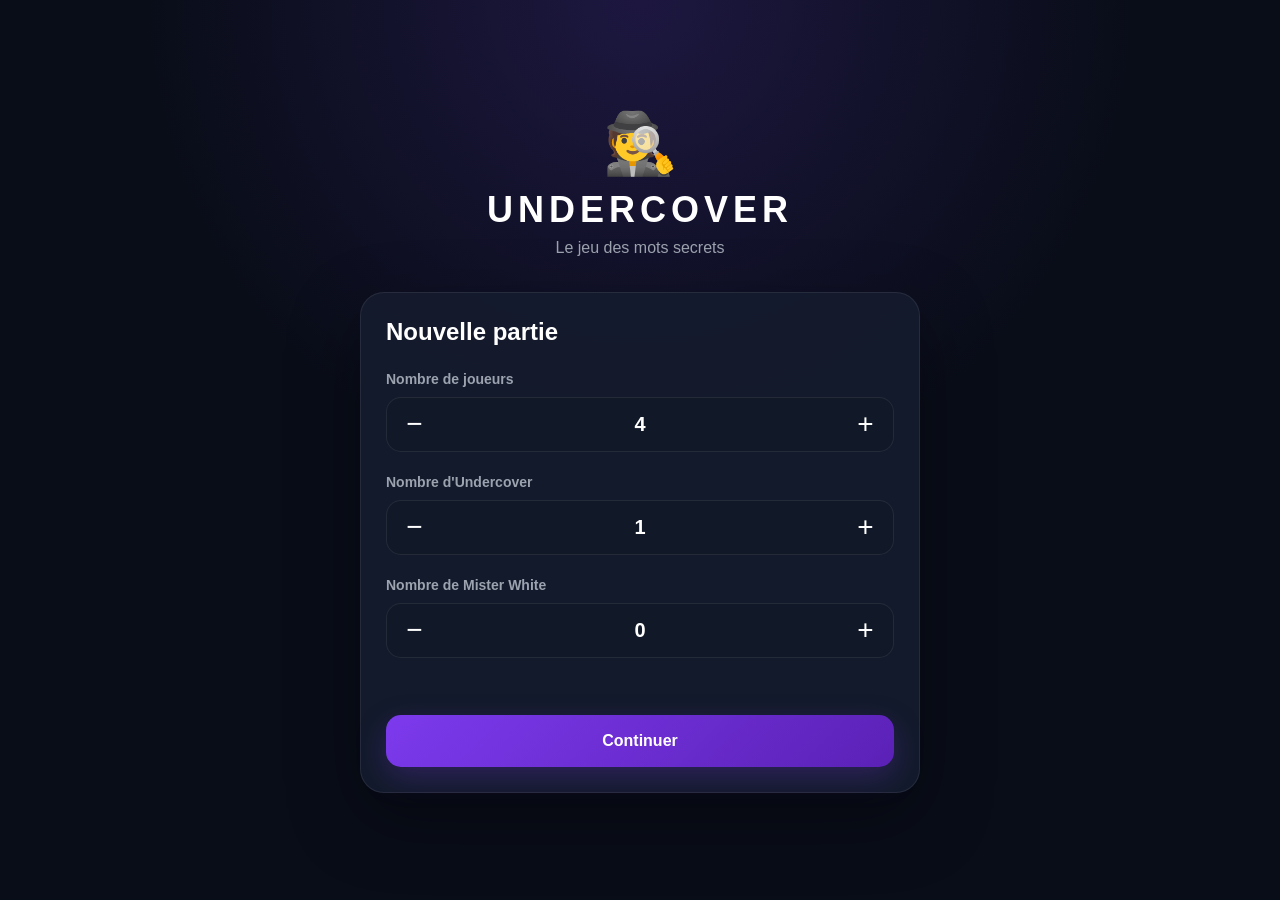
==== index.html @ 792a720c "Add files via upload" ====
<!DOCTYPE html>
<html lang="fr">

<head>

    <meta charset="UTF-8">

    <meta
        name="viewport"
        content="width=device-width, initial-scale=1.0"
    >

    <meta
        name="theme-color"
        content="#111827"
    >

    <title>Undercover</title>

    <link
        rel="stylesheet"
        href="style.css"
    >

</head>


<body>

<main class="app">


    <!-- ==================================================
         ÉCRAN D'ACCUEIL
    =================================================== -->

    <section
        id="homeScreen"
        class="screen active"
    >

        <div class="logo">

            <div class="logo-icon">
                🕵️
            </div>

            <h1>
                UNDERCOVER
            </h1>

            <p>
                Le jeu des mots secrets
            </p>

        </div>


        <div class="card">

            <h2>
                Nouvelle partie
            </h2>


            <!-- Nombre de joueurs -->

            <div class="form-group">

                <label>
                    Nombre de joueurs
                </label>

                <div class="number-control">

                    <button
                        type="button"
                        id="decreasePlayers"
                    >
                        −
                    </button>

                    <span id="playerCountDisplay">
                        4
                    </span>

                    <button
                        type="button"
                        id="increasePlayers"
                    >
                        +
                    </button>

                </div>

            </div>


            <!-- Nombre d'Undercover -->

            <div class="form-group">

                <label>
                    Nombre d'Undercover
                </label>

                <div class="number-control">

                    <button
                        type="button"
                        id="decreaseUndercover"
                    >
                        −
                    </button>

                    <span id="undercoverCountDisplay">
                        1
                    </span>

                    <button
                        type="button"
                        id="increaseUndercover"
                    >
                        +
                    </button>

                </div>

            </div>


            <!-- Nombre de Mister White -->

            <div class="form-group">

                <label>
                    Nombre de Mister White
                </label>

                <div class="number-control">

                    <button
                        type="button"
                        id="decreaseWhite"
                    >
                        −
                    </button>

                    <span id="whiteCountDisplay">
                        0
                    </span>

                    <button
                        type="button"
                        id="increaseWhite"
                    >
                        +
                    </button>

                </div>

            </div>


            <div
                id="configurationMessage"
                class="message"
            ></div>


            <button
                id="continueToNames"
                class="primary-button"
            >
                Continuer
            </button>

        </div>

    </section>



    <!-- ==================================================
         ÉCRAN DES NOMS
    =================================================== -->

    <section
        id="namesScreen"
        class="screen"
    >

        <div class="top-bar">

            <button
                id="backToHome"
                class="icon-button"
            >
                ←
            </button>

            <div>

                <h2>
                    Les joueurs
                </h2>

                <p>
                    Entrez le nom de chacun
                </p>

            </div>

        </div>


        <div
            id="playersInputs"
            class="players-inputs"
        ></div>


        <button
            id="startGame"
            class="primary-button"
        >
            🎮 Commencer la distribution
        </button>

    </section>



    <!-- ==================================================
         ÉCRAN DE DISTRIBUTION / JEU
    =================================================== -->

    <section
        id="distributionScreen"
        class="screen"
    >


        <!-- En-tête -->

        <div class="game-header">

            <div>

                <span class="small-label">
                    PARTIE EN COURS
                </span>

                <h2>
                    Undercover
                </h2>

            </div>


            <button
                id="newRound"
                class="small-button"
            >
                Nouvelle partie
            </button>

        </div>



        <!-- Indication du tour -->

        <div
            class="turn-box"
            id="turnBox"
        >

            <span
                class="turn-label"
                id="turnLabel"
            >
                DISTRIBUTION DES RÔLES
            </span>


            <strong
                id="currentTurnName"
            >
                Au tour du joueur 1
            </strong>

        </div>



        <!-- Instruction -->

        <p
            class="instruction"
            id="gameInstruction"
        >
            Le joueur indiqué doit cliquer sur son profil.
            Les autres joueurs ne doivent pas regarder.
        </p>



        <!-- ==================================================
             BOUTON : COMMENCER LA VRAIE PARTIE
        =================================================== -->

        <button
            id="startParticipation"
            class="primary-button"
            style="display: none;"
        >
            🎮 Commencer la partie
        </button>



        <!-- ==================================================
             BOUTON : REVOIR UN PROFIL
        =================================================== -->

        <button
            id="reviewProfileButton"
            class="secondary-button"
            style="display: none;"
        >
            🔎 Revoir un profil
        </button>



        <!-- ==================================================
             BOUTON : JOUEUR SUIVANT
        =================================================== -->

        <button
            id="nextTurn"
            class="primary-button"
            style="display: none;"
        >
            ▶ Joueur suivant
        </button>



        <!-- ==================================================
             PROFILS DES JOUEURS
        =================================================== -->

        <div
            id="playerCards"
            class="player-cards"
        ></div>

    </section>


    <!-- ==================================================
         MODALE : RÉVÉLER UN RÔLE
    =================================================== -->

    <div
        id="roleModal"
        class="modal hidden"
    >

        <div class="modal-content">

            <div
                id="roleIcon"
                class="role-icon"
            >
                👤
            </div>

            <span
                id="roleLabel"
                class="role-label"
            >
                TON RÔLE
            </span>

            <h2 id="roleTitle">
                Civil
            </h2>

            <p id="roleDescription">
                Voici ton mot secret.
            </p>

            <div
                id="secretWordContainer"
                class="secret-word"
            >
                <span>
                    Ton mot
                </span>

                <strong id="secretWord"></strong>
            </div>

            <button
                id="hideRole"
                class="primary-button"
            >
                OK, cacher mon rôle
            </button>

        </div>

    </div>


    <!-- ==================================================
         MODALE : REVOIR UN PROFIL
    =================================================== -->

    <div
        id="reviewModal"
        class="modal hidden"
    >

        <div class="modal-content">

            <h2>
                Revoir un profil
            </h2>

            <p id="reviewInstruction">
                Choisis le profil à consulter.
            </p>

            <div
                id="reviewPlayerList"
                class="review-player-list"
            ></div>

            <button
                id="closeReview"
                class="secondary-button"
            >
                Fermer
            </button>

        </div>

    </div>


    <!-- ==================================================
         MODALE : CHOISIR LE JOUEUR À ÉLIMINER
    =================================================== -->

    <div
        id="eliminationModal"
        class="modal hidden"
    >

        <div class="modal-content">

            <h2>
                Élimination
            </h2>

            <p>
                Choisissez le joueur qui doit être éliminé.
            </p>

            <div
                id="eliminationPlayerList"
                class="review-player-list"
            ></div>

            <button
                id="cancelElimination"
                class="secondary-button"
            >
                Annuler
            </button>

        </div>

    </div>


    <!-- ==================================================
         MODALE : RÔLE DU JOUEUR ÉLIMINÉ
    =================================================== -->

    <div
        id="eliminationRevealModal"
        class="modal hidden"
    >

        <div class="modal-content">

            <div
                id="eliminationRoleIcon"
                class="role-icon"
            >
                👤
            </div>

            <span class="role-label">
                JOUEUR ÉLIMINÉ
            </span>

            <h2 id="eliminationRoleTitle">
                Civil
            </h2>

            <p id="eliminationRoleDescription">
                Son rôle était...
            </p>

            <button
                id="closeEliminationReveal"
                class="primary-button"
            >
                Continuer
            </button>

        </div>

    </div>


    <!-- ==================================================
         MODALE : MISTER WHITE DEVINE LE MOT
    =================================================== -->

    <div
        id="whiteGuessModal"
        class="modal hidden"
    >

        <div class="modal-content">

            <div class="role-icon">
                🤍
            </div>

            <h2>
                Mister White
            </h2>

            <p>
                Tu as été éliminé.
                Quel est le mot des Civils ?
            </p>

            <input
                id="whiteGuessInput"
                type="text"
                placeholder="Écris le mot..."
                maxlength="50"
                autocomplete="off"
            >

            <button
                id="validateWhiteGuess"
                class="primary-button"
            >
                Valider
            </button>

        </div>

    </div>


    <!-- ==================================================
         MODALE : FIN DE PARTIE
    =================================================== -->

    <div
        id="gameOverModal"
        class="modal hidden"
    >

        <div class="modal-content">

            <div class="role-icon">
                🏆
            </div>

            <h2 id="gameOverTitle">
                Fin de partie
            </h2>

            <p id="gameOverDescription"></p>

            <button
                id="newRoundAfterGame"
                class="primary-button"
            >
                🔄 Nouvelle partie
            </button>

            <button
                id="backToMenuAfterGame"
                class="secondary-button"
            >
                ← Retour au menu
            </button>

        </div>

    </div>

</main>


<script src="script.js"></script>

</body>
</html>
---- style.css ----
/* =========================================
   RESET
========================================= */

* {
    box-sizing: border-box;
    margin: 0;
    padding: 0;
}

:root {
    --background: #090d18;
    --background-light: #111827;

    --card: #151c2e;
    --card-light: #1c263b;

    --primary: #7c3aed;
    --primary-light: #9f67ff;

    --text: #ffffff;
    --text-secondary: #9ca3af;

    --danger: #ef4444;
    --success: #22c55e;

    --border: rgba(255, 255, 255, 0.08);
}

html,
body {
    width: 100%;
    min-height: 100%;
}

body {
    font-family:
        Inter,
        -apple-system,
        BlinkMacSystemFont,
        "Segoe UI",
        Roboto,
        sans-serif;

    background:
        radial-gradient(
            circle at top,
            #1d1740 0%,
            var(--background) 45%
        );

    color: var(--text);

    min-height: 100vh;

    overflow-x: hidden;
}


/* =========================================
   APP
========================================= */

.app {
    width: 100%;
    max-width: 600px;
    margin: auto;
    min-height: 100vh;

    padding: 20px;
}


/* =========================================
   SCREENS
========================================= */

.screen {
    display: none;
    min-height: calc(100vh - 40px);
}

.screen.active {
    display: flex;
    flex-direction: column;
}


/* =========================================
   HOME
========================================= */

#homeScreen {
    justify-content: center;
}

.logo {
    text-align: center;
    margin-bottom: 35px;
}

.logo-icon {
    font-size: 60px;
    margin-bottom: 10px;
}

.logo h1 {
    font-size: 36px;
    letter-spacing: 5px;
    color: #ffffff;
}

.logo p {
    color: var(--text-secondary);
    margin-top: 8px;
}


/* =========================================
   CARD
========================================= */

.card {
    background: rgba(21, 28, 46, 0.92);

    border: 1px solid var(--border);

    border-radius: 24px;

    padding: 25px;

    box-shadow:
        0 25px 70px rgba(0, 0, 0, 0.35);
}

.card h2 {
    font-size: 24px;
    margin-bottom: 25px;
}


/* =========================================
   FORMS
========================================= */

.form-group {
    margin-bottom: 22px;
}

.form-group label {
    display: block;

    font-size: 14px;
    font-weight: 600;

    color: var(--text-secondary);

    margin-bottom: 10px;
}


/* =========================================
   NUMBER CONTROLS
========================================= */

.number-control {
    display: flex;
    align-items: center;
    justify-content: space-between;

    background: var(--background-light);

    border: 1px solid var(--border);

    border-radius: 15px;

    height: 55px;
}

.number-control button {
    width: 55px;
    height: 100%;

    border: none;

    background: transparent;

    color: white;

    font-size: 28px;

    cursor: pointer;

    transition: 0.2s;
}

.number-control button:hover {
    background: rgba(255, 255, 255, 0.05);
}

.number-control span {
    font-size: 20px;
    font-weight: 700;
}


/* =========================================
   BUTTONS
========================================= */

button {
    font-family: inherit;
}

.primary-button {
    width: 100%;

    border: none;
    border-radius: 15px;

    padding: 17px 20px;

    background:
        linear-gradient(
            135deg,
            var(--primary),
            #5b21b6
        );

    color: white;

    font-size: 16px;
    font-weight: 700;

    cursor: pointer;

    box-shadow:
        0 10px 30px rgba(124, 58, 237, 0.25);

    transition:
        transform 0.2s,
        box-shadow 0.2s;
}

.primary-button:hover {
    transform: translateY(-2px);

    box-shadow:
        0 15px 35px rgba(124, 58, 237, 0.4);
}

.primary-button:active {
    transform: scale(0.98);
}

.small-button {
    border: 1px solid var(--border);

    background: var(--card);

    color: var(--text-secondary);

    padding: 9px 13px;

    border-radius: 10px;

    font-size: 12px;

    cursor: pointer;
}

.icon-button {
    width: 45px;
    height: 45px;

    border: 1px solid var(--border);

    border-radius: 13px;

    background: var(--card);

    color: white;

    font-size: 22px;

    cursor: pointer;
}


/* =========================================
   MESSAGES
========================================= */

.message {
    min-height: 20px;

    margin-bottom: 15px;

    color: #fca5a5;

    font-size: 13px;

    text-align: center;
}


/* =========================================
   NAMES SCREEN
========================================= */

.top-bar {
    display: flex;
    align-items: center;
    gap: 15px;

    margin-bottom: 25px;
}

.top-bar h2 {
    font-size: 25px;
}

.top-bar p {
    color: var(--text-secondary);
    font-size: 13px;
    margin-top: 3px;
}

.players-inputs {
    display: flex;
    flex-direction: column;

    gap: 12px;

    margin-bottom: 20px;
}

.player-input {
    display: flex;
    align-items: center;

    gap: 12px;
}

.player-number {
    min-width: 38px;
    height: 38px;

    display: flex;
    align-items: center;
    justify-content: center;

    border-radius: 50%;

    background: var(--card);

    color: var(--text-secondary);

    font-size: 13px;
    font-weight: 700;
}

.player-input input {
    width: 100%;

    padding: 15px;

    border-radius: 13px;

    border: 1px solid var(--border);

    outline: none;

    background: var(--card);

    color: white;

    font-size: 16px;
}

.player-input input:focus {
    border-color: var(--primary);
}

.player-input input::placeholder {
    color: #6b7280;
}


/* =========================================
   GAME HEADER
========================================= */

.game-header {
    display: flex;
    align-items: center;
    justify-content: space-between;

    margin-bottom: 20px;
}

.small-label {
    color: var(--primary-light);

    font-size: 10px;
    font-weight: 800;

    letter-spacing: 2px;
}

.game-header h2 {
    font-size: 25px;
    margin-top: 5px;
}

.instruction {
    color: var(--text-secondary);

    font-size: 14px;
    line-height: 1.5;

    margin-bottom: 25px;
}


/* =========================================
   PLAYER CARDS
========================================= */

.player-cards {
    display: grid;

    grid-template-columns: repeat(2, 1fr);

    gap: 15px;
}

.player-card {
    position: relative;

    min-height: 145px;

    border-radius: 20px;

    border: 1px solid var(--border);

    background:
        linear-gradient(
            145deg,
            #1a2235,
            #101625
        );

    display: flex;

    flex-direction: column;

    align-items: center;
    justify-content: center;

    cursor: pointer;

    overflow: hidden;

    transition:
        transform 0.2s,
        border-color 0.2s;
}

.player-card:hover {
    transform: translateY(-3px);

    border-color: rgba(124, 58, 237, 0.6);
}

.player-card.revealed {
    opacity: 0.45;
}

.player-avatar {
    width: 60px;
    height: 60px;

    border-radius: 50%;

    display: flex;
    align-items: center;
    justify-content: center;

    background:
        linear-gradient(
            135deg,
            #7c3aed,
            #4c1d95
        );

    font-size: 25px;

    margin-bottom: 10px;
}

.player-name {
    font-weight: 700;
    font-size: 15px;

    max-width: 90%;

    white-space: nowrap;
    overflow: hidden;
    text-overflow: ellipsis;
}

.player-status {
    margin-top: 5px;

    color: var(--text-secondary);

    font-size: 11px;
}


/* =========================================
   MODAL
========================================= */

.modal {
    position: fixed;

    inset: 0;

    z-index: 100;

    display: flex;

    align-items: center;
    justify-content: center;

    padding: 20px;

    background:
        rgba(0, 0, 0, 0.8);

    backdrop-filter: blur(10px);
}

.modal.hidden {
    display: none;
}

.modal-content {
    width: 100%;
    max-width: 400px;

    background:
        linear-gradient(
            160deg,
            #1d263c,
            #111827
        );

    border: 1px solid var(--border);

    border-radius: 28px;

    padding: 35px 25px;

    text-align: center;

    animation: modalAppear 0.25s ease;
}

@keyframes modalAppear {
    from {
        opacity: 0;
        transform: scale(0.9);
    }

    to {
        opacity: 1;
        transform: scale(1);
    }
}

.role-icon {
    width: 80px;
    height: 80px;

    border-radius: 50%;

    margin: 0 auto 20px;

    display: flex;
    align-items: center;
    justify-content: center;

    background:
        linear-gradient(
            135deg,
            #7c3aed,
            #4c1d95
        );

    font-size: 38px;
}

.role-label {
    display: block;

    color: var(--text-secondary);

    font-size: 11px;

    letter-spacing: 2px;

    margin-bottom: 7px;
}

#roleTitle {
    font-size: 32px;

    margin-bottom: 10px;
}

#roleDescription {
    color: var(--text-secondary);

    font-size: 14px;

    line-height: 1.5;

    margin-bottom: 20px;
}

.secret-word {
    background: rgba(124, 58, 237, 0.12);

    border: 1px solid rgba(124, 58, 237, 0.3);

    border-radius: 17px;

    padding: 18px;

    margin-bottom: 25px;
}

.secret-word span {
    display: block;

    color: var(--text-secondary);

    font-size: 11px;

    margin-bottom: 6px;
}

.secret-word strong {
    font-size: 25px;

    color: white;
}


/* =========================================
   READY SCREEN
========================================= */

#readyScreen {
    align-items: center;
    justify-content: center;

    text-align: center;
}

.ready-icon {
    font-size: 70px;

    margin-bottom: 20px;
}

#readyScreen h1 {
    font-size: 30px;

    margin-bottom: 12px;
}

#readyScreen > p {
    color: var(--text-secondary);

    line-height: 1.6;

    margin-bottom: 30px;
}

.summary-card {
    width: 100%;

    display: grid;

    grid-template-columns: repeat(3, 1fr);

    background: var(--card);

    border: 1px solid var(--border);

    border-radius: 20px;

    padding: 20px;

    margin-bottom: 25px;
}

.summary-card div {
    display: flex;

    flex-direction: column;

    gap: 6px;
}

.summary-card span {
    color: var(--text-secondary);

    font-size: 11px;
}

.summary-card strong {
    font-size: 22px;
}


/* =========================================
   RESPONSIVE
========================================= */

@media (max-width: 420px) {

    .app {
        padding: 15px;
    }

    .logo h1 {
        font-size: 30px;
    }

    .player-cards {
        gap: 10px;
    }

    .player-card {
        min-height: 130px;
    }

    .game-header h2 {
        font-size: 22px;
    }

    .small-button {
        font-size: 10px;
    }
}


/* =========================================
   SCROLLBAR
========================================= */

::-webkit-scrollbar {
    width: 6px;
}

::-webkit-scrollbar-track {
    background: transparent;
}

::-webkit-scrollbar-thumb {
    background: #374151;

    border-radius: 10px;
}

.ready-buttons {
    width: 100%;
    display: flex;
    flex-direction: column;
    gap: 12px;
}

.secondary-button {
    width: 100%;

    border: 1px solid var(--border);
    border-radius: 15px;

    padding: 17px 20px;

    background: var(--card);
    color: white;

    font-size: 16px;
    font-weight: 700;

    cursor: pointer;

    transition: 0.2s;
}

.secondary-button:hover {
    background: var(--card-light);
    transform: translateY(-2px);
}

.turn-box {
    text-align: center;

    background:
        rgba(124, 58, 237, 0.12);

    border:
        1px solid rgba(124, 58, 237, 0.35);

    border-radius: 18px;

    padding: 18px;

    margin-bottom: 20px;
}

.turn-label {
    display: block;

    font-size: 10px;

    letter-spacing: 2px;

    color: var(--text-secondary);

    margin-bottom: 5px;
}

.turn-box strong {
    display: block;

    font-size: 24px;

    color: white;
}

.review-player-list {
    display: flex;

    flex-direction: column;

    gap: 10px;

    margin: 20px 0;
}

.review-player-button {
    width: 100%;

    display: flex;

    align-items: center;

    gap: 15px;

    padding: 12px;

    border: 1px solid var(--border);

    border-radius: 14px;

    background: var(--card);

    color: white;

    font-size: 16px;

    font-weight: 600;

    text-align: left;

    cursor: pointer;

    transition: 0.2s;
}

.review-player-button:hover {
    background: var(--card-light);

    border-color: var(--primary);

    transform: translateY(-2px);
}

.review-avatar {
    width: 42px;
    height: 42px;

    display: flex;

    align-items: center;
    justify-content: center;

    border-radius: 50%;

    background:
        linear-gradient(
            135deg,
            var(--primary),
            #4c1d95
        );

    flex-shrink: 0;

    font-weight: 800;
}

.player-card.eliminated {
    opacity: 0.45;

    border-color: rgba(239, 68, 68, 0.5);

    filter: grayscale(0.4);
}

.player-card.eliminated .player-avatar {
    background: #7f1d1d;
}

.player-card.eliminated .player-name {
    color: #ef4444;
    text-decoration: line-through;
}

.player-card.eliminated .player-status {
    color: #ef4444;
    font-weight: 700;
}

#whiteGuessInput {
    width: 100%;

    padding: 15px;

    margin: 20px 0;

    border-radius: 14px;

    border: 1px solid var(--border);

    outline: none;

    background: var(--background-light);

    color: white;

    font-size: 16px;
}

#whiteGuessInput:focus {
    border-color: var(--primary);
}

/* =========================================================
   📱 IPHONE 13 — 390 × 844
========================================================= */

@media (max-width: 390px) {

    .app {
        padding: 14px;
    }

    .screen {
        min-height: calc(100vh - 28px);
    }

    .logo {
        margin-bottom: 25px;
    }

    .logo-icon {
        font-size: 50px;
        margin-bottom: 7px;
    }

    .logo h1 {
        font-size: 28px;
        letter-spacing: 4px;
    }

    .logo p {
        font-size: 13px;
    }

    .card {
        padding: 20px;
        border-radius: 20px;
    }

    .card h2 {
        font-size: 21px;
        margin-bottom: 20px;
    }

    .form-group {
        margin-bottom: 18px;
    }

    .form-group label {
        font-size: 13px;
        margin-bottom: 8px;
    }

    .number-control {
        height: 50px;
        border-radius: 13px;
    }

    .number-control button {
        width: 50px;
        font-size: 25px;
    }

    .number-control span {
        font-size: 18px;
    }

    .primary-button,
    .secondary-button {
        padding: 15px 18px;
        font-size: 15px;
        border-radius: 13px;
    }

    .top-bar {
        gap: 11px;
        margin-bottom: 20px;
    }

    .top-bar h2 {
        font-size: 22px;
    }

    .top-bar p {
        font-size: 12px;
    }

    .icon-button {
        width: 42px;
        height: 42px;
        font-size: 20px;
    }

    .player-cards {
        gap: 9px;
    }

    .player-card {
        min-height: 125px;
        border-radius: 17px;
    }

    .player-avatar {
        width: 52px;
        height: 52px;
        font-size: 22px;
        margin-bottom: 8px;
    }

    .player-name {
        font-size: 14px;
    }

    .player-status {
        font-size: 10px;
    }

    .game-header {
        margin-bottom: 15px;
    }

    .game-header h2 {
        font-size: 21px;
    }

    .instruction {
        font-size: 13px;
        margin-bottom: 20px;
    }

    .small-button {
        padding: 8px 10px;
        font-size: 10px;
    }

    .modal {
        padding: 14px;
    }

    .modal-content {
        padding: 28px 20px;
        border-radius: 24px;
    }

    .role-icon {
        width: 70px;
        height: 70px;
        font-size: 33px;
    }

    #roleTitle {
        font-size: 28px;
    }

    #roleDescription {
        font-size: 13px;
    }

    .secret-word {
        padding: 15px;
        margin-bottom: 20px;
    }

    .secret-word strong {
        font-size: 22px;
    }

    .ready-icon {
        font-size: 58px;
    }

    #readyScreen h1 {
        font-size: 26px;
    }

    #readyScreen > p {
        font-size: 13px;
        margin-bottom: 22px;
    }

    .summary-card {
        padding: 15px 10px;
        border-radius: 17px;
        margin-bottom: 20px;
    }

    .summary-card span {
        font-size: 10px;
    }

    .summary-card strong {
        font-size: 19px;
    }

    .turn-box {
        padding: 15px;
        margin-bottom: 16px;
    }

    .turn-box strong {
        font-size: 21px;
    }

    .review-player-button {
        padding: 10px;
        gap: 12px;
        font-size: 14px;
    }

    .review-avatar {
        width: 38px;
        height: 38px;
    }

    #whiteGuessInput {
        padding: 13px;
        font-size: 15px;
    }
}


/* =========================================================
   📱 IPHONE 16 — 393 × 852
========================================================= */

@media (min-width: 391px) and (max-width: 399px) {

    .app {
        padding: 15px;
    }

    .screen {
        min-height: calc(100vh - 30px);
    }

    .logo {
        margin-bottom: 28px;
    }

    .logo-icon {
        font-size: 54px;
    }

    .logo h1 {
        font-size: 30px;
        letter-spacing: 4px;
    }

    .logo p {
        font-size: 13px;
    }

    .card {
        padding: 22px;
        border-radius: 22px;
    }

    .card h2 {
        font-size: 22px;
        margin-bottom: 22px;
    }

    .form-group {
        margin-bottom: 20px;
    }

    .form-group label {
        font-size: 13px;
    }

    .number-control {
        height: 52px;
        border-radius: 14px;
    }

    .number-control button {
        width: 52px;
        font-size: 26px;
    }

    .number-control span {
        font-size: 19px;
    }

    .primary-button,
    .secondary-button {
        padding: 16px 19px;
        font-size: 15.5px;
        border-radius: 14px;
    }

    .top-bar {
        gap: 13px;
        margin-bottom: 22px;
    }

    .top-bar h2 {
        font-size: 23px;
    }

    .top-bar p {
        font-size: 12.5px;
    }

    .icon-button {
        width: 43px;
        height: 43px;
        font-size: 21px;
    }

    .player-cards {
        gap: 10px;
    }

    .player-card {
        min-height: 130px;
        border-radius: 18px;
    }

    .player-avatar {
        width: 55px;
        height: 55px;
        font-size: 23px;
        margin-bottom: 9px;
    }

    .player-name {
        font-size: 14.5px;
    }

    .player-status {
        font-size: 10.5px;
    }

    .game-header {
        margin-bottom: 18px;
    }

    .game-header h2 {
        font-size: 22px;
    }

    .instruction {
        font-size: 13.5px;
        margin-bottom: 22px;
    }

    .small-button {
        padding: 8px 11px;
        font-size: 11px;
    }

    .modal {
        padding: 16px;
    }

    .modal-content {
        padding: 30px 22px;
        border-radius: 26px;
    }

    .role-icon {
        width: 75px;
        height: 75px;
        font-size: 35px;
    }

    #roleTitle {
        font-size: 30px;
    }

    #roleDescription {
        font-size: 13.5px;
    }

    .secret-word {
        padding: 16px;
        margin-bottom: 22px;
    }

    .secret-word strong {
        font-size: 23px;
    }

    .ready-icon {
        font-size: 62px;
    }

    #readyScreen h1 {
        font-size: 28px;
    }

    #readyScreen > p {
        font-size: 13.5px;
    }

    .summary-card {
        padding: 17px 12px;
        border-radius: 18px;
    }

    .summary-card span {
        font-size: 10.5px;
    }

    .summary-card strong {
        font-size: 20px;
    }

    .turn-box {
        padding: 16px;
    }

    .turn-box strong {
        font-size: 22px;
    }

    .review-player-button {
        padding: 11px;
        gap: 13px;
        font-size: 15px;
    }

    .review-avatar {
        width: 40px;
        height: 40px;
    }

    #whiteGuessInput {
        padding: 14px;
        font-size: 15.5px;
    }
}


/* =========================================================
   📱 IPHONE 17 — 402 × 874
========================================================= */

@media (min-width: 400px) and (max-width: 430px) {

    .app {
        padding: 16px;
    }

    .screen {
        min-height: calc(100vh - 32px);
    }

    .logo {
        margin-bottom: 30px;
    }

    .logo-icon {
        font-size: 56px;
    }

    .logo h1 {
        font-size: 32px;
        letter-spacing: 4.5px;
    }

    .logo p {
        font-size: 14px;
    }

    .card {
        padding: 23px;
        border-radius: 23px;
    }

    .card h2 {
        font-size: 23px;
        margin-bottom: 23px;
    }

    .form-group {
        margin-bottom: 21px;
    }

    .form-group label {
        font-size: 14px;
    }

    .number-control {
        height: 54px;
        border-radius: 15px;
    }

    .number-control button {
        width: 54px;
        font-size: 27px;
    }

    .number-control span {
        font-size: 20px;
    }

    .primary-button,
    .secondary-button {
        padding: 17px 20px;
        font-size: 16px;
        border-radius: 15px;
    }

    .top-bar {
        gap: 14px;
        margin-bottom: 24px;
    }

    .top-bar h2 {
        font-size: 24px;
    }

    .top-bar p {
        font-size: 13px;
    }

    .icon-button {
        width: 44px;
        height: 44px;
        font-size: 22px;
    }

    .player-cards {
        gap: 11px;
    }

    .player-card {
        min-height: 135px;
        border-radius: 19px;
    }

    .player-avatar {
        width: 57px;
        height: 57px;
        font-size: 24px;
        margin-bottom: 9px;
    }

    .player-name {
        font-size: 15px;
    }

    .player-status {
        font-size: 11px;
    }

    .game-header {
        margin-bottom: 19px;
    }

    .game-header h2 {
        font-size: 23px;
    }

    .instruction {
        font-size: 14px;
        margin-bottom: 24px;
    }

    .small-button {
        padding: 9px 12px;
        font-size: 11px;
    }

    .modal {
        padding: 18px;
    }

    .modal-content {
        padding: 32px 24px;
        border-radius: 27px;
    }

    .role-icon {
        width: 78px;
        height: 78px;
        font-size: 37px;
    }

    #roleTitle {
        font-size: 31px;
    }

    #roleDescription {
        font-size: 14px;
    }

    .secret-word {
        padding: 17px;
        margin-bottom: 23px;
    }

    .secret-word strong {
        font-size: 24px;
    }

    .ready-icon {
        font-size: 66px;
    }

    #readyScreen h1 {
        font-size: 29px;
    }

    #readyScreen > p {
        font-size: 14px;
    }

    .summary-card {
        padding: 18px 14px;
        border-radius: 19px;
    }

    .summary-card span {
        font-size: 11px;
    }

    .summary-card strong {
        font-size: 21px;
    }

    .turn-box {
        padding: 17px;
    }

    .turn-box strong {
        font-size: 23px;
    }

    .review-player-button {
        padding: 12px;
        gap: 14px;
        font-size: 16px;
    }

    .review-avatar {
        width: 41px;
        height: 41px;
    }

    #whiteGuessInput {
        padding: 15px;
        font-size: 16px;
    }
}
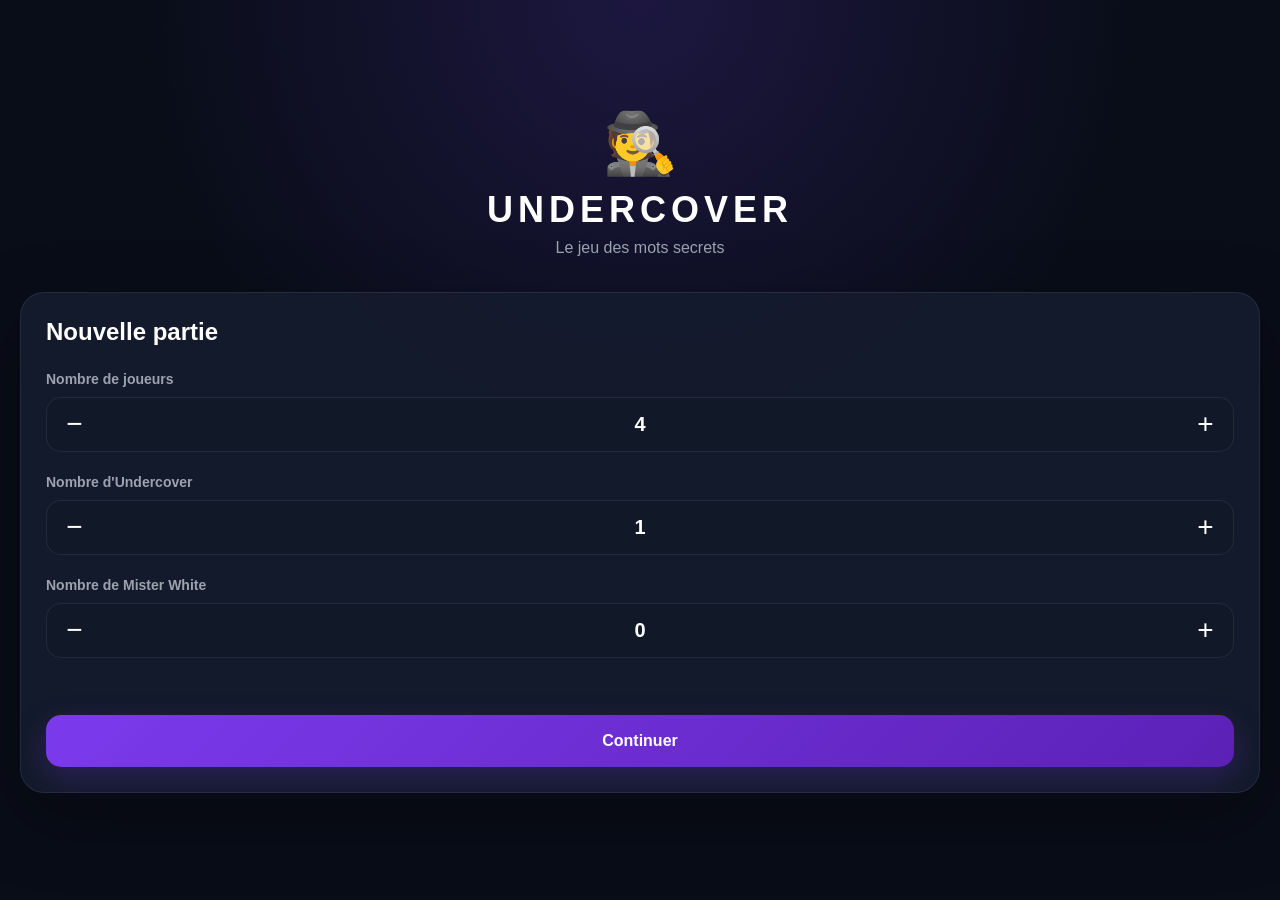
==== commit b1b90def: "Add files via upload" ====
--- a/index.html
+++ b/index.html
@@ -6,10 +6,9 @@
     <meta charset="UTF-8">
 
     <meta
-        name="viewport"
-        content="width=device-width, initial-scale=1.0"
-    >
-
+    name="viewport"
+    content="width=device-width, initial-scale=1.0, viewport-fit=cover"
+>
     <meta
         name="theme-color"
         content="#111827"
--- a/style.css
+++ b/style.css
@@ -27,13 +27,24 @@
     --border: rgba(255, 255, 255, 0.08);
 }
 
-html,
+
+/* =========================================
+   HTML / BODY
+   Compatible iPhone / Safari
+========================================= */
+
+html {
+    width: 100%;
+    min-height: 100%;
+    background: var(--background);
+}
+
 body {
     width: 100%;
-    min-height: 100%;
-}
-
-body {
+    min-height: 100vh;
+    min-height: 100svh;
+    min-height: 100dvh;
+
     font-family:
         Inter,
         -apple-system,
@@ -42,6 +53,34 @@
         Roboto,
         sans-serif;
 
+    color: var(--text);
+
+    overflow-x: hidden;
+
+    background: transparent;
+}
+
+
+/* =========================================
+   FULL PAGE BACKGROUND
+   Fix iPhone Safari viewport
+========================================= */
+
+body::before {
+    content: "";
+
+    position: fixed;
+
+    top: 0;
+    left: 0;
+    right: 0;
+    bottom: 0;
+
+    width: 100%;
+    height: 100%;
+
+    z-index: -1;
+
     background:
         radial-gradient(
             circle at top,
@@ -49,11 +88,7 @@
             var(--background) 45%
         );
 
-    color: var(--text);
-
-    min-height: 100vh;
-
-    overflow-x: hidden;
+    background-color: var(--background);
 }
 
 
@@ -64,10 +99,17 @@
 .app {
     width: 100%;
     max-width: 600px;
-    margin: auto;
+
+    margin: 0 auto;
+
     min-height: 100vh;
-
-    padding: 20px;
+    min-height: 100svh;
+    min-height: 100dvh;
+
+    padding-top: max(20px, env(safe-area-inset-top));
+    padding-right: max(20px, env(safe-area-inset-right));
+    padding-bottom: max(20px, env(safe-area-inset-bottom));
+    padding-left: max(20px, env(safe-area-inset-left));
 }
 
 
@@ -77,7 +119,10 @@
 
 .screen {
     display: none;
+
     min-height: calc(100vh - 40px);
+    min-height: calc(100svh - 40px);
+    min-height: calc(100dvh - 40px);
 }
 
 .screen.active {
@@ -535,12 +580,17 @@
     align-items: center;
     justify-content: center;
 
-    padding: 20px;
+    padding:
+        max(20px, env(safe-area-inset-top))
+        max(20px, env(safe-area-inset-right))
+        max(20px, env(safe-area-inset-bottom))
+        max(20px, env(safe-area-inset-left));
 
     background:
         rgba(0, 0, 0, 0.8);
 
     backdrop-filter: blur(10px);
+    -webkit-backdrop-filter: blur(10px);
 }
 
 .modal.hidden {
@@ -550,6 +600,10 @@
 .modal-content {
     width: 100%;
     max-width: 400px;
+
+    max-height: calc(100dvh - 40px);
+
+    overflow-y: auto;
 
     background:
         linear-gradient(
@@ -735,11 +789,37 @@
 @media (max-width: 420px) {
 
     .app {
-        padding: 15px;
+        padding-top: max(15px, env(safe-area-inset-top));
+        padding-right: max(15px, env(safe-area-inset-right));
+        padding-bottom: max(15px, env(safe-area-inset-bottom));
+        padding-left: max(15px, env(safe-area-inset-left));
+    }
+
+    .logo {
+        margin-bottom: 25px;
+    }
+
+    .logo-icon {
+        font-size: 50px;
     }
 
     .logo h1 {
         font-size: 30px;
+        letter-spacing: 4px;
+    }
+
+    .logo p {
+        font-size: 13px;
+    }
+
+    .card {
+        padding: 20px;
+        border-radius: 20px;
+    }
+
+    .card h2 {
+        font-size: 22px;
+        margin-bottom: 20px;
     }
 
     .player-cards {
@@ -748,6 +828,17 @@
 
     .player-card {
         min-height: 130px;
+        border-radius: 17px;
+    }
+
+    .player-avatar {
+        width: 52px;
+        height: 52px;
+        font-size: 22px;
+    }
+
+    .player-name {
+        font-size: 14px;
     }
 
     .game-header h2 {
@@ -757,6 +848,109 @@
     .small-button {
         font-size: 10px;
     }
+
+    .top-bar h2 {
+        font-size: 22px;
+    }
+
+    .summary-card {
+        padding: 15px 10px;
+    }
+
+    .summary-card strong {
+        font-size: 19px;
+    }
+
+    .summary-card span {
+        font-size: 10px;
+    }
+
+    .ready-icon {
+        font-size: 55px;
+    }
+
+    #readyScreen h1 {
+        font-size: 26px;
+    }
+}
+
+
+/* =========================================
+   VERY SMALL IPHONES
+========================================= */
+
+@media (max-width: 375px) {
+
+    .app {
+        padding-top: max(12px, env(safe-area-inset-top));
+        padding-right: max(12px, env(safe-area-inset-right));
+        padding-bottom: max(12px, env(safe-area-inset-bottom));
+        padding-left: max(12px, env(safe-area-inset-left));
+    }
+
+    .logo {
+        margin-bottom: 20px;
+    }
+
+    .logo-icon {
+        font-size: 42px;
+    }
+
+    .logo h1 {
+        font-size: 27px;
+    }
+
+    .card {
+        padding: 17px;
+    }
+
+    .player-card {
+        min-height: 120px;
+    }
+
+    .player-avatar {
+        width: 48px;
+        height: 48px;
+        font-size: 20px;
+    }
+}
+
+
+/* =========================================
+   LANDSCAPE IPHONE
+========================================= */
+
+@media (max-height: 500px) and (orientation: landscape) {
+
+    .app {
+        padding-top: max(10px, env(safe-area-inset-top));
+        padding-bottom: max(10px, env(safe-area-inset-bottom));
+    }
+
+    .screen {
+        min-height: auto;
+    }
+
+    #homeScreen {
+        justify-content: flex-start;
+    }
+
+    .logo {
+        margin-bottom: 15px;
+    }
+
+    .logo-icon {
+        font-size: 35px;
+        margin-bottom: 5px;
+    }
+
+    .logo h1 {
+        font-size: 25px;
+    }
+
+    .card {
+        padding: 15px;
+    }
 }
 
 
@@ -778,10 +972,18 @@
     border-radius: 10px;
 }
 
+
+/* =========================================
+   READY BUTTONS
+========================================= */
+
 .ready-buttons {
     width: 100%;
-    display: flex;
+
+    display: flex;
+
     flex-direction: column;
+
     gap: 12px;
 }
 
@@ -806,8 +1008,14 @@
 
 .secondary-button:hover {
     background: var(--card-light);
+
     transform: translateY(-2px);
 }
+
+
+/* =========================================
+   TURN BOX
+========================================= */
 
 .turn-box {
     text-align: center;
@@ -844,6 +1052,11 @@
 
     color: white;
 }
+
+
+/* =========================================
+   REVIEW PLAYER LIST
+========================================= */
 
 .review-player-list {
     display: flex;
@@ -916,6 +1129,11 @@
     font-weight: 800;
 }
 
+
+/* =========================================
+   ELIMINATED PLAYER
+========================================= */
+
 .player-card.eliminated {
     opacity: 0.45;
 
@@ -930,13 +1148,20 @@
 
 .player-card.eliminated .player-name {
     color: #ef4444;
+
     text-decoration: line-through;
 }
 
 .player-card.eliminated .player-status {
     color: #ef4444;
+
     font-weight: 700;
 }
+
+
+/* =========================================
+   WHITE GUESS INPUT
+========================================= */
 
 #whiteGuessInput {
     width: 100%;
@@ -962,648 +1187,56 @@
     border-color: var(--primary);
 }
 
-/* =========================================================
-   📱 IPHONE 13 — 390 × 844
-========================================================= */
-
-@media (max-width: 390px) {
-
-    .app {
-        padding: 14px;
-    }
-
-    .screen {
-        min-height: calc(100vh - 28px);
-    }
-
-    .logo {
-        margin-bottom: 25px;
-    }
-
-    .logo-icon {
-        font-size: 50px;
-        margin-bottom: 7px;
-    }
-
-    .logo h1 {
-        font-size: 28px;
-        letter-spacing: 4px;
-    }
-
-    .logo p {
-        font-size: 13px;
-    }
-
-    .card {
-        padding: 20px;
-        border-radius: 20px;
-    }
-
-    .card h2 {
-        font-size: 21px;
-        margin-bottom: 20px;
-    }
-
-    .form-group {
-        margin-bottom: 18px;
-    }
-
-    .form-group label {
-        font-size: 13px;
-        margin-bottom: 8px;
-    }
-
-    .number-control {
-        height: 50px;
-        border-radius: 13px;
-    }
-
-    .number-control button {
-        width: 50px;
-        font-size: 25px;
-    }
-
-    .number-control span {
-        font-size: 18px;
-    }
-
-    .primary-button,
-    .secondary-button {
-        padding: 15px 18px;
-        font-size: 15px;
-        border-radius: 13px;
-    }
-
-    .top-bar {
-        gap: 11px;
-        margin-bottom: 20px;
-    }
-
-    .top-bar h2 {
-        font-size: 22px;
-    }
-
-    .top-bar p {
-        font-size: 12px;
-    }
-
-    .icon-button {
-        width: 42px;
-        height: 42px;
-        font-size: 20px;
-    }
-
-    .player-cards {
-        gap: 9px;
-    }
-
-    .player-card {
-        min-height: 125px;
-        border-radius: 17px;
-    }
-
-    .player-avatar {
-        width: 52px;
-        height: 52px;
-        font-size: 22px;
-        margin-bottom: 8px;
-    }
-
-    .player-name {
-        font-size: 14px;
-    }
-
-    .player-status {
-        font-size: 10px;
-    }
-
-    .game-header {
-        margin-bottom: 15px;
-    }
-
-    .game-header h2 {
-        font-size: 21px;
-    }
-
-    .instruction {
-        font-size: 13px;
-        margin-bottom: 20px;
-    }
-
-    .small-button {
-        padding: 8px 10px;
-        font-size: 10px;
-    }
-
-    .modal {
-        padding: 14px;
-    }
-
-    .modal-content {
-        padding: 28px 20px;
-        border-radius: 24px;
-    }
-
-    .role-icon {
-        width: 70px;
-        height: 70px;
-        font-size: 33px;
-    }
-
-    #roleTitle {
-        font-size: 28px;
-    }
-
-    #roleDescription {
-        font-size: 13px;
-    }
-
-    .secret-word {
-        padding: 15px;
-        margin-bottom: 20px;
-    }
-
-    .secret-word strong {
-        font-size: 22px;
-    }
-
-    .ready-icon {
-        font-size: 58px;
-    }
-
-    #readyScreen h1 {
-        font-size: 26px;
-    }
-
-    #readyScreen > p {
-        font-size: 13px;
-        margin-bottom: 22px;
-    }
-
-    .summary-card {
-        padding: 15px 10px;
-        border-radius: 17px;
-        margin-bottom: 20px;
-    }
-
-    .summary-card span {
-        font-size: 10px;
-    }
-
-    .summary-card strong {
-        font-size: 19px;
-    }
-
-    .turn-box {
-        padding: 15px;
-        margin-bottom: 16px;
-    }
-
-    .turn-box strong {
-        font-size: 21px;
-    }
-
-    .review-player-button {
-        padding: 10px;
-        gap: 12px;
-        font-size: 14px;
-    }
-
-    .review-avatar {
-        width: 38px;
-        height: 38px;
-    }
-
-    #whiteGuessInput {
-        padding: 13px;
-        font-size: 15px;
-    }
-}
-
-
-/* =========================================================
-   📱 IPHONE 16 — 393 × 852
-========================================================= */
-
-@media (min-width: 391px) and (max-width: 399px) {
-
-    .app {
-        padding: 15px;
-    }
-
-    .screen {
-        min-height: calc(100vh - 30px);
-    }
-
-    .logo {
-        margin-bottom: 28px;
-    }
-
-    .logo-icon {
-        font-size: 54px;
-    }
-
-    .logo h1 {
-        font-size: 30px;
-        letter-spacing: 4px;
-    }
-
-    .logo p {
-        font-size: 13px;
-    }
-
-    .card {
-        padding: 22px;
-        border-radius: 22px;
-    }
-
-    .card h2 {
-        font-size: 22px;
-        margin-bottom: 22px;
-    }
-
-    .form-group {
-        margin-bottom: 20px;
-    }
-
-    .form-group label {
-        font-size: 13px;
-    }
-
-    .number-control {
-        height: 52px;
-        border-radius: 14px;
-    }
-
-    .number-control button {
-        width: 52px;
-        font-size: 26px;
-    }
-
-    .number-control span {
-        font-size: 19px;
-    }
-
-    .primary-button,
-    .secondary-button {
-        padding: 16px 19px;
-        font-size: 15.5px;
-        border-radius: 14px;
-    }
-
-    .top-bar {
-        gap: 13px;
-        margin-bottom: 22px;
-    }
-
-    .top-bar h2 {
-        font-size: 23px;
-    }
-
-    .top-bar p {
-        font-size: 12.5px;
-    }
-
-    .icon-button {
-        width: 43px;
-        height: 43px;
-        font-size: 21px;
-    }
-
-    .player-cards {
-        gap: 10px;
-    }
-
-    .player-card {
-        min-height: 130px;
-        border-radius: 18px;
-    }
-
-    .player-avatar {
-        width: 55px;
-        height: 55px;
-        font-size: 23px;
-        margin-bottom: 9px;
-    }
-
-    .player-name {
-        font-size: 14.5px;
-    }
-
-    .player-status {
-        font-size: 10.5px;
-    }
-
-    .game-header {
-        margin-bottom: 18px;
-    }
-
-    .game-header h2 {
-        font-size: 22px;
-    }
-
-    .instruction {
-        font-size: 13.5px;
-        margin-bottom: 22px;
-    }
-
-    .small-button {
-        padding: 8px 11px;
-        font-size: 11px;
-    }
-
-    .modal {
-        padding: 16px;
-    }
-
-    .modal-content {
-        padding: 30px 22px;
-        border-radius: 26px;
-    }
-
-    .role-icon {
-        width: 75px;
-        height: 75px;
-        font-size: 35px;
-    }
-
-    #roleTitle {
-        font-size: 30px;
-    }
-
-    #roleDescription {
-        font-size: 13.5px;
-    }
-
-    .secret-word {
-        padding: 16px;
-        margin-bottom: 22px;
-    }
-
-    .secret-word strong {
-        font-size: 23px;
-    }
-
-    .ready-icon {
-        font-size: 62px;
-    }
-
-    #readyScreen h1 {
-        font-size: 28px;
-    }
-
-    #readyScreen > p {
-        font-size: 13.5px;
-    }
-
-    .summary-card {
-        padding: 17px 12px;
-        border-radius: 18px;
-    }
-
-    .summary-card span {
-        font-size: 10.5px;
-    }
-
-    .summary-card strong {
-        font-size: 20px;
-    }
-
-    .turn-box {
-        padding: 16px;
-    }
-
-    .turn-box strong {
-        font-size: 22px;
-    }
-
-    .review-player-button {
-        padding: 11px;
-        gap: 13px;
-        font-size: 15px;
-    }
-
-    .review-avatar {
-        width: 40px;
-        height: 40px;
-    }
-
-    #whiteGuessInput {
-        padding: 14px;
-        font-size: 15.5px;
-    }
-}
-
-
-/* =========================================================
-   📱 IPHONE 17 — 402 × 874
-========================================================= */
-
-@media (min-width: 400px) and (max-width: 430px) {
-
-    .app {
-        padding: 16px;
-    }
-
-    .screen {
-        min-height: calc(100vh - 32px);
-    }
-
-    .logo {
-        margin-bottom: 30px;
-    }
-
-    .logo-icon {
-        font-size: 56px;
-    }
-
-    .logo h1 {
-        font-size: 32px;
-        letter-spacing: 4.5px;
-    }
-
-    .logo p {
-        font-size: 14px;
-    }
-
-    .card {
-        padding: 23px;
-        border-radius: 23px;
-    }
-
-    .card h2 {
-        font-size: 23px;
-        margin-bottom: 23px;
-    }
-
-    .form-group {
-        margin-bottom: 21px;
-    }
-
-    .form-group label {
-        font-size: 14px;
-    }
-
-    .number-control {
-        height: 54px;
-        border-radius: 15px;
-    }
-
-    .number-control button {
-        width: 54px;
-        font-size: 27px;
-    }
-
-    .number-control span {
-        font-size: 20px;
-    }
-
-    .primary-button,
-    .secondary-button {
-        padding: 17px 20px;
-        font-size: 16px;
-        border-radius: 15px;
-    }
-
-    .top-bar {
-        gap: 14px;
-        margin-bottom: 24px;
-    }
-
-    .top-bar h2 {
-        font-size: 24px;
-    }
-
-    .top-bar p {
-        font-size: 13px;
-    }
-
-    .icon-button {
-        width: 44px;
-        height: 44px;
-        font-size: 22px;
-    }
-
-    .player-cards {
-        gap: 11px;
-    }
-
-    .player-card {
-        min-height: 135px;
-        border-radius: 19px;
-    }
-
-    .player-avatar {
-        width: 57px;
-        height: 57px;
-        font-size: 24px;
-        margin-bottom: 9px;
-    }
-
-    .player-name {
-        font-size: 15px;
-    }
-
-    .player-status {
-        font-size: 11px;
-    }
-
-    .game-header {
-        margin-bottom: 19px;
-    }
-
-    .game-header h2 {
-        font-size: 23px;
-    }
-
-    .instruction {
-        font-size: 14px;
-        margin-bottom: 24px;
-    }
-
-    .small-button {
-        padding: 9px 12px;
-        font-size: 11px;
-    }
-
-    .modal {
-        padding: 18px;
-    }
-
-    .modal-content {
-        padding: 32px 24px;
-        border-radius: 27px;
-    }
-
-    .role-icon {
-        width: 78px;
-        height: 78px;
-        font-size: 37px;
-    }
-
-    #roleTitle {
-        font-size: 31px;
-    }
-
-    #roleDescription {
-        font-size: 14px;
-    }
-
-    .secret-word {
-        padding: 17px;
-        margin-bottom: 23px;
-    }
-
-    .secret-word strong {
-        font-size: 24px;
-    }
-
-    .ready-icon {
-        font-size: 66px;
-    }
-
-    #readyScreen h1 {
-        font-size: 29px;
-    }
-
-    #readyScreen > p {
-        font-size: 14px;
-    }
-
-    .summary-card {
-        padding: 18px 14px;
-        border-radius: 19px;
-    }
-
-    .summary-card span {
-        font-size: 11px;
-    }
-
-    .summary-card strong {
-        font-size: 21px;
-    }
-
-    .turn-box {
-        padding: 17px;
-    }
-
-    .turn-box strong {
-        font-size: 23px;
-    }
-
-    .review-player-button {
-        padding: 12px;
-        gap: 14px;
-        font-size: 16px;
-    }
-
-    .review-avatar {
-        width: 41px;
-        height: 41px;
-    }
-
-    #whiteGuessInput {
-        padding: 15px;
-        font-size: 16px;
+
+/* =========================================
+   IOS INPUT FIX
+========================================= */
+
+input,
+button,
+textarea,
+select {
+    -webkit-appearance: none;
+    appearance: none;
+}
+
+input {
+    -webkit-user-select: text;
+    user-select: text;
+}
+
+button {
+    -webkit-tap-highlight-color: transparent;
+}
+
+
+/* =========================================
+   PREVENT HORIZONTAL OVERFLOW
+========================================= */
+
+html,
+body,
+.app {
+    max-width: 100%;
+    overflow-x: hidden;
+}
+
+
+/* =========================================
+   MOBILE TOUCH
+========================================= */
+
+@media (hover: none) and (pointer: coarse) {
+
+    .primary-button:hover,
+    .secondary-button:hover,
+    .player-card:hover,
+    .review-player-button:hover {
+        transform: none;
+    }
+
+    .number-control button,
+    button {
+        touch-action: manipulation;
     }
 }
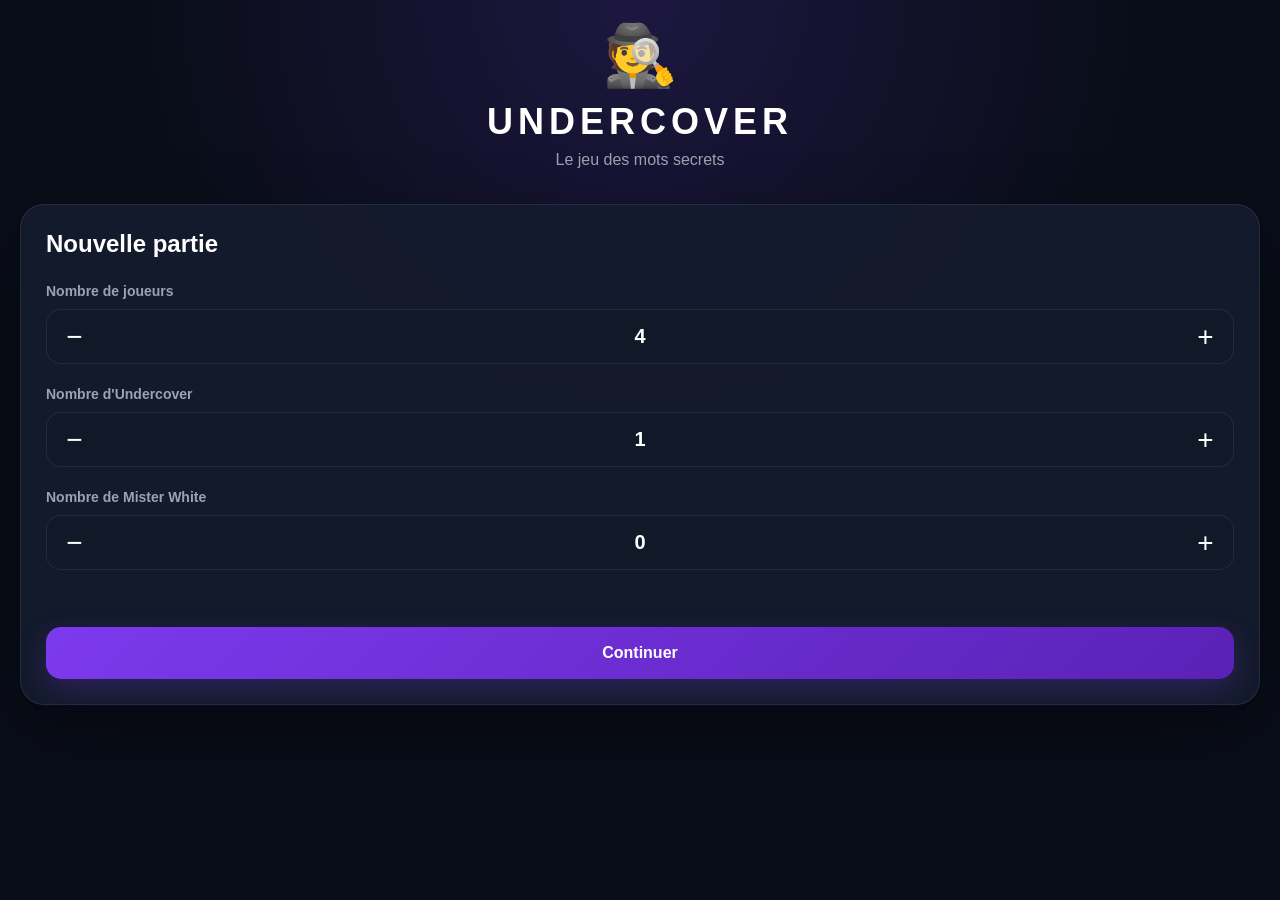
==== commit f32f3716: "Add files via upload" ====
--- a/index.html
+++ b/index.html
@@ -6,9 +6,10 @@
     <meta charset="UTF-8">
 
     <meta
-    name="viewport"
-    content="width=device-width, initial-scale=1.0, viewport-fit=cover"
->
+        name="viewport"
+        content="width=device-width, initial-scale=1.0, viewport-fit=cover"
+    >
+
     <meta
         name="theme-color"
         content="#111827"
@@ -31,7 +32,7 @@
 
     <!-- ==================================================
          ÉCRAN D'ACCUEIL
-    =================================================== -->
+    ================================================== -->
 
     <section
         id="homeScreen"
@@ -182,7 +183,7 @@
 
     <!-- ==================================================
          ÉCRAN DES NOMS
-    =================================================== -->
+    ================================================== -->
 
     <section
         id="namesScreen"
@@ -231,8 +232,8 @@
 
 
     <!-- ==================================================
-         ÉCRAN DE DISTRIBUTION / JEU
-    =================================================== -->
+         ÉCRAN DISTRIBUTION / JEU
+    ================================================== -->
 
     <section
         id="distributionScreen"
@@ -279,7 +280,7 @@
                 class="turn-label"
                 id="turnLabel"
             >
-                DISTRIBUTION DES RÔLES
+                DISTRIBUTION DES INFORMATIONS
             </span>
 
 
@@ -306,8 +307,8 @@
 
 
         <!-- ==================================================
-             BOUTON : COMMENCER LA VRAIE PARTIE
-        =================================================== -->
+             COMMENCER LA PARTIE
+        ================================================== -->
 
         <button
             id="startParticipation"
@@ -320,8 +321,8 @@
 
 
         <!-- ==================================================
-             BOUTON : REVOIR UN PROFIL
-        =================================================== -->
+             REVOIR UN PROFIL
+        ================================================== -->
 
         <button
             id="reviewProfileButton"
@@ -334,8 +335,8 @@
 
 
         <!-- ==================================================
-             BOUTON : JOUEUR SUIVANT
-        =================================================== -->
+             JOUEUR SUIVANT
+        ================================================== -->
 
         <button
             id="nextTurn"
@@ -349,7 +350,7 @@
 
         <!-- ==================================================
              PROFILS DES JOUEURS
-        =================================================== -->
+        ================================================== -->
 
         <div
             id="playerCards"
@@ -359,9 +360,10 @@
     </section>
 
 
-    <!-- ==================================================
-         MODALE : RÉVÉLER UN RÔLE
-    =================================================== -->
+
+    <!-- ==================================================
+         MODALE : INFORMATION SECRÈTE
+    ================================================== -->
 
     <div
         id="roleModal"
@@ -374,40 +376,50 @@
                 id="roleIcon"
                 class="role-icon"
             >
-                👤
-            </div>
+                🔐
+            </div>
+
 
             <span
                 id="roleLabel"
                 class="role-label"
             >
-                TON RÔLE
+                TON INFORMATION SECRÈTE
             </span>
 
+
             <h2 id="roleTitle">
-                Civil
+                Ton mot secret
             </h2>
 
+
             <p id="roleDescription">
-                Voici ton mot secret.
+                Mémorise cette information puis cache-la.
             </p>
+
 
             <div
                 id="secretWordContainer"
                 class="secret-word"
             >
+
                 <span>
                     Ton mot
                 </span>
 
-                <strong id="secretWord"></strong>
-            </div>
+
+                <strong
+                    id="secretWord"
+                ></strong>
+
+            </div>
+
 
             <button
                 id="hideRole"
                 class="primary-button"
             >
-                OK, cacher mon rôle
+                OK, cacher
             </button>
 
         </div>
@@ -415,9 +427,10 @@
     </div>
 
 
+
     <!-- ==================================================
          MODALE : REVOIR UN PROFIL
-    =================================================== -->
+    ================================================== -->
 
     <div
         id="reviewModal"
@@ -430,15 +443,18 @@
                 Revoir un profil
             </h2>
 
+
             <p id="reviewInstruction">
                 Choisis le profil à consulter.
             </p>
+
 
             <div
                 id="reviewPlayerList"
                 class="review-player-list"
             ></div>
 
+
             <button
                 id="closeReview"
                 class="secondary-button"
@@ -451,9 +467,10 @@
     </div>
 
 
+
     <!-- ==================================================
          MODALE : CHOISIR LE JOUEUR À ÉLIMINER
-    =================================================== -->
+    ================================================== -->
 
     <div
         id="eliminationModal"
@@ -466,15 +483,18 @@
                 Élimination
             </h2>
 
+
             <p>
                 Choisissez le joueur qui doit être éliminé.
             </p>
+
 
             <div
                 id="eliminationPlayerList"
                 class="review-player-list"
             ></div>
 
+
             <button
                 id="cancelElimination"
                 class="secondary-button"
@@ -487,9 +507,10 @@
     </div>
 
 
+
     <!-- ==================================================
          MODALE : RÔLE DU JOUEUR ÉLIMINÉ
-    =================================================== -->
+    ================================================== -->
 
     <div
         id="eliminationRevealModal"
@@ -505,18 +526,22 @@
                 👤
             </div>
 
+
             <span class="role-label">
                 JOUEUR ÉLIMINÉ
             </span>
 
+
             <h2 id="eliminationRoleTitle">
                 Civil
             </h2>
 
+
             <p id="eliminationRoleDescription">
                 Son rôle était...
             </p>
 
+
             <button
                 id="closeEliminationReveal"
                 class="primary-button"
@@ -529,9 +554,10 @@
     </div>
 
 
+
     <!-- ==================================================
          MODALE : MISTER WHITE DEVINE LE MOT
-    =================================================== -->
+    ================================================== -->
 
     <div
         id="whiteGuessModal"
@@ -544,14 +570,17 @@
                 🤍
             </div>
 
+
             <h2>
                 Mister White
             </h2>
+
 
             <p>
                 Tu as été éliminé.
                 Quel est le mot des Civils ?
             </p>
+
 
             <input
                 id="whiteGuessInput"
@@ -561,6 +590,7 @@
                 autocomplete="off"
             >
 
+
             <button
                 id="validateWhiteGuess"
                 class="primary-button"
@@ -573,9 +603,10 @@
     </div>
 
 
+
     <!-- ==================================================
          MODALE : FIN DE PARTIE
-    =================================================== -->
+    ================================================== -->
 
     <div
         id="gameOverModal"
@@ -588,11 +619,16 @@
                 🏆
             </div>
 
+
             <h2 id="gameOverTitle">
                 Fin de partie
             </h2>
 
-            <p id="gameOverDescription"></p>
+
+            <p
+                id="gameOverDescription"
+            ></p>
+
 
             <button
                 id="newRoundAfterGame"
@@ -601,6 +637,7 @@
                 🔄 Nouvelle partie
             </button>
 
+
             <button
                 id="backToMenuAfterGame"
                 class="secondary-button"
@@ -618,4 +655,5 @@
 <script src="script.js"></script>
 
 </body>
+
 </html>
--- a/style.css
+++ b/style.css
@@ -37,13 +37,21 @@
     width: 100%;
     min-height: 100%;
     background: var(--background);
+    background:
+        radial-gradient(
+            circle at top,
+            #1d1740 0%,
+            var(--background) 45%
+        );
 }
 
 body {
     width: 100%;
-    min-height: 100vh;
-    min-height: 100svh;
+    min-width: 100%;
+    min-height: 100%;
     min-height: 100dvh;
+
+    margin: 0;
 
     font-family:
         Inter,
@@ -57,30 +65,6 @@
 
     overflow-x: hidden;
 
-    background: transparent;
-}
-
-
-/* =========================================
-   FULL PAGE BACKGROUND
-   Fix iPhone Safari viewport
-========================================= */
-
-body::before {
-    content: "";
-
-    position: fixed;
-
-    top: 0;
-    left: 0;
-    right: 0;
-    bottom: 0;
-
-    width: 100%;
-    height: 100%;
-
-    z-index: -1;
-
     background:
         radial-gradient(
             circle at top,
@@ -92,18 +76,16 @@
 }
 
 
+
 /* =========================================
    APP
 ========================================= */
-
 .app {
     width: 100%;
     max-width: 600px;
 
     margin: 0 auto;
 
-    min-height: 100vh;
-    min-height: 100svh;
     min-height: 100dvh;
 
     padding-top: max(20px, env(safe-area-inset-top));
@@ -119,10 +101,8 @@
 
 .screen {
     display: none;
-
-    min-height: calc(100vh - 40px);
-    min-height: calc(100svh - 40px);
-    min-height: calc(100dvh - 40px);
+    width: 100%;
+    min-height: 100%;
 }
 
 .screen.active {
@@ -505,7 +485,8 @@
 
     cursor: pointer;
 
-    overflow: hidden;
+    overflow-x: hidden;
+    overflow-y: auto;
 
     transition:
         transform 0.2s,
